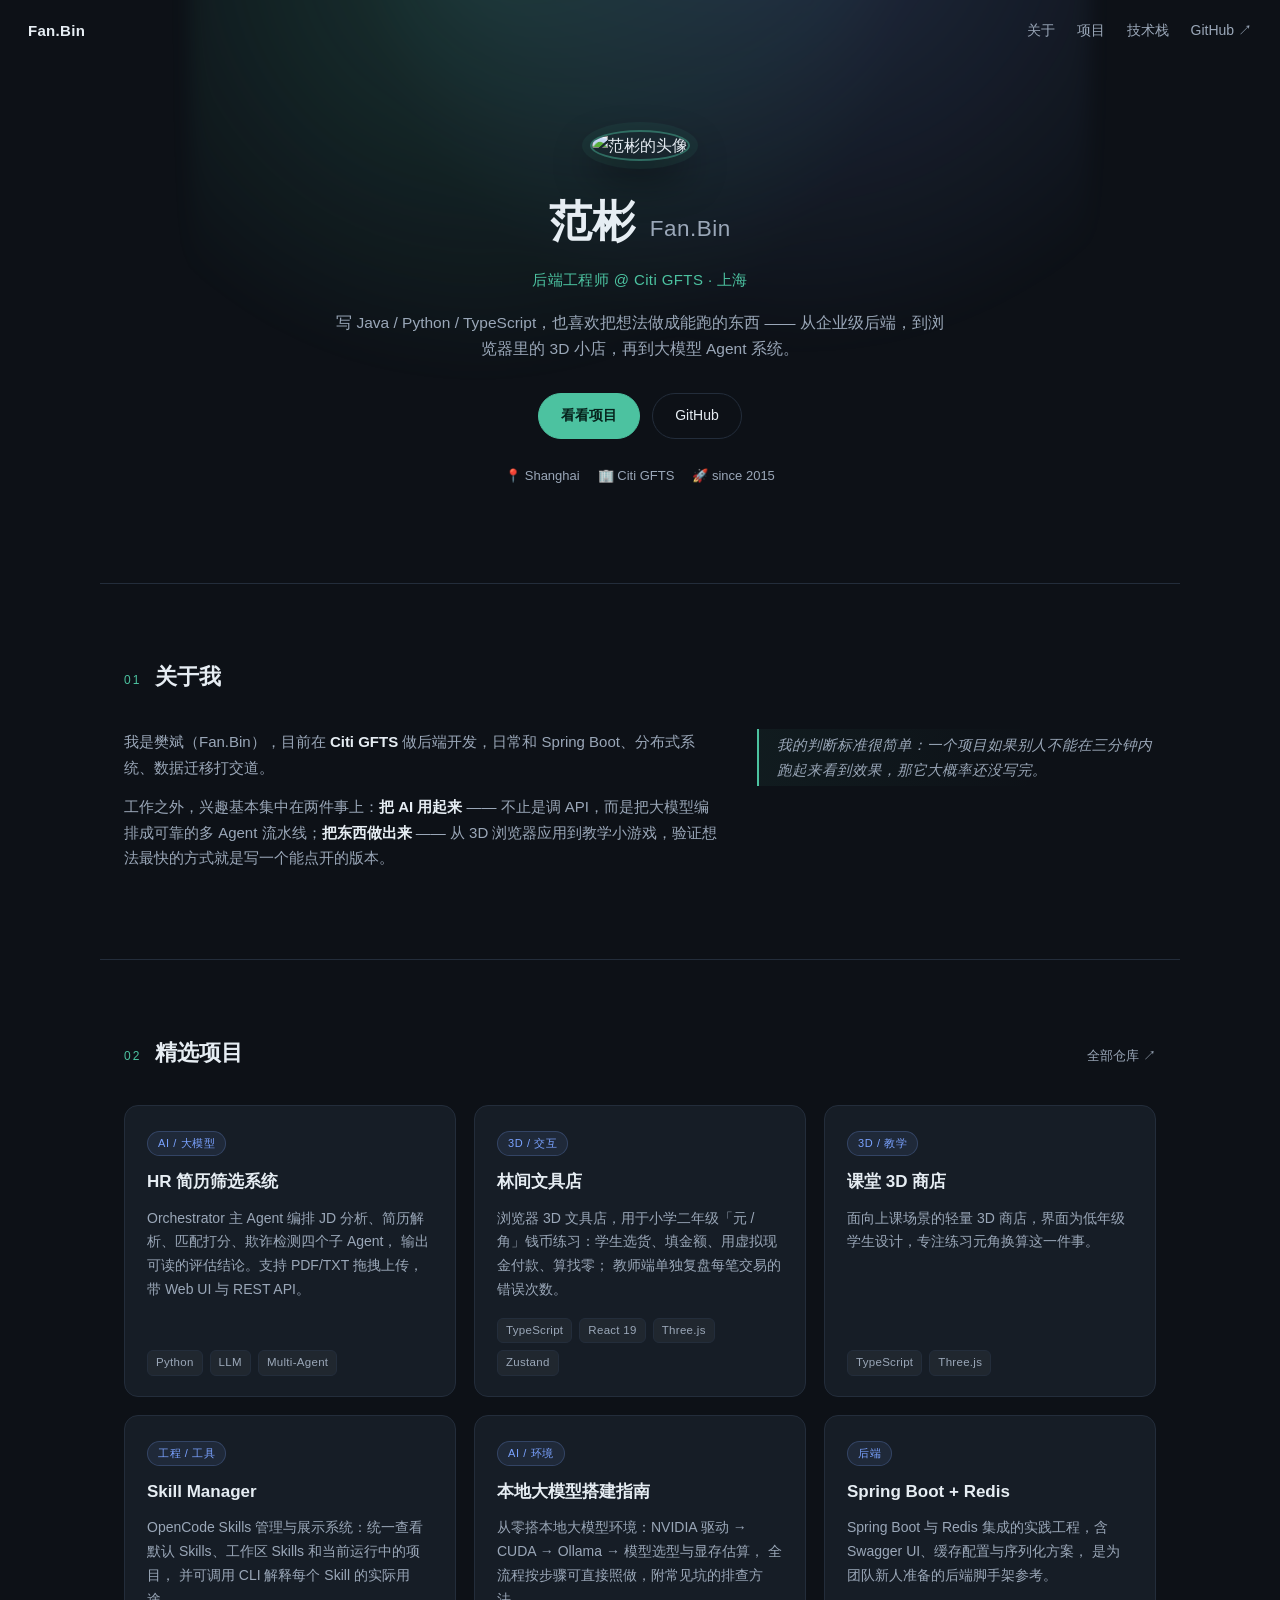
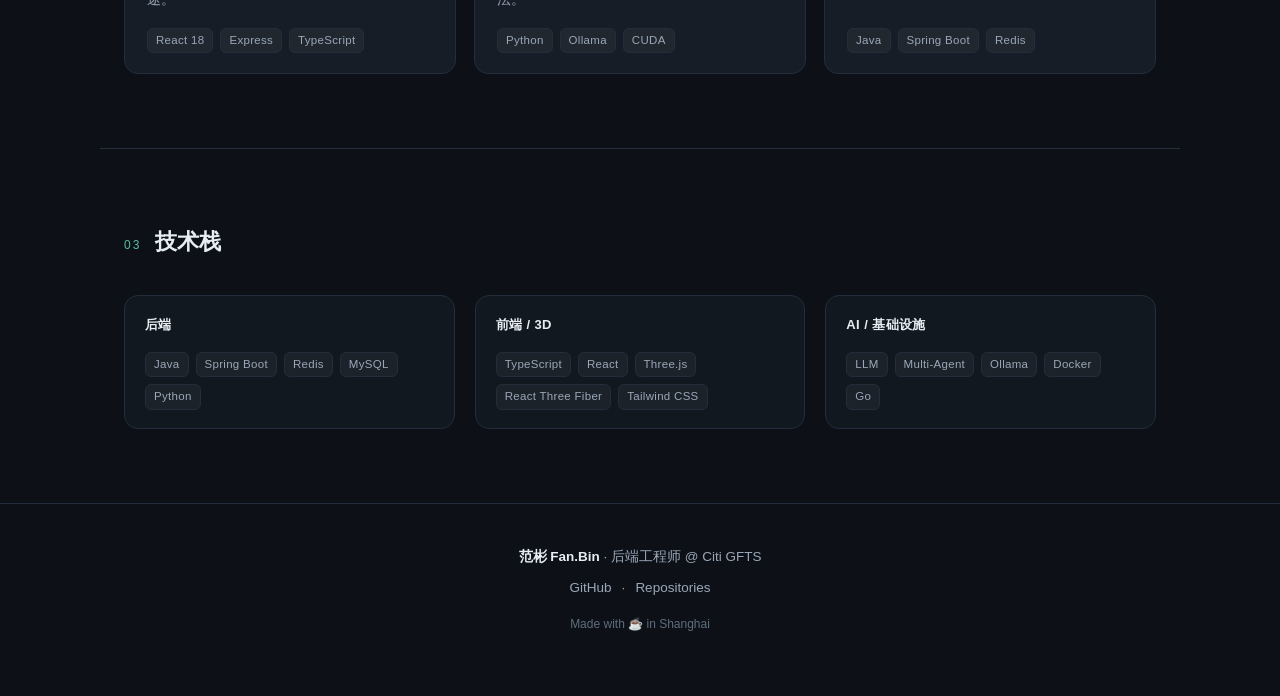
==== index.html @ 1c33a866 "feat: personal site" ====
<!DOCTYPE html>
<html lang="zh-CN">
<head>
<meta charset="UTF-8">
<meta name="viewport" content="width=device-width, initial-scale=1.0">
<title>范彬 Fan.Bin — 后端工程师 / AI 应用 / 3D 交互</title>
<meta name="description" content="范彬（Fan.Bin），Citi GFTS 后端工程师，关注大模型应用与浏览器 3D 交互。">
<meta property="og:title" content="范彬 Fan.Bin">
<meta property="og:description" content="后端工程师 @ Citi GFTS · 大模型应用 · 浏览器 3D 交互">
<meta property="og:type" content="website">
<link rel="icon" href="data:image/svg+xml,<svg xmlns='http://www.w3.org/2000/svg' viewBox='0 0 100 100'><text y='.9em' font-size='90'>🍃</text></svg>">
<link rel="stylesheet" href="assets/style.css">
</head>
<body>

<header class="nav">
  <a class="nav-brand" href="/">Fan.Bin</a>
  <nav class="nav-links">
    <a href="#about">关于</a>
    <a href="#projects">项目</a>
    <a href="#stack">技术栈</a>
    <a href="https://github.com/BbrotherSEU" target="_blank" rel="noopener">GitHub ↗</a>
  </nav>
</header>

<main>

  <section class="hero">
    <div class="hero-glow" aria-hidden="true"></div>
    <div class="hero-inner">
      <img class="avatar" src="https://avatars.githubusercontent.com/u/10509353?v=4" alt="范彬的头像" width="132" height="132" loading="eager">
      <h1>范彬 <span class="en">Fan.Bin</span></h1>
      <p class="tagline">后端工程师 @ Citi GFTS · 上海</p>
      <p class="hero-desc">
        写 Java / Python / TypeScript，也喜欢把想法做成能跑的东西 ——
        从企业级后端，到浏览器里的 3D 小店，再到大模型 Agent 系统。
      </p>
      <div class="hero-actions">
        <a class="btn btn-primary" href="#projects">看看项目</a>
        <a class="btn" href="https://github.com/BbrotherSEU" target="_blank" rel="noopener">GitHub</a>
      </div>
      <div class="hero-meta">
        <span>📍 Shanghai</span>
        <span>🏢 Citi GFTS</span>
        <span>🚀 since 2015</span>
      </div>
    </div>
  </section>

  <section id="about" class="section">
    <div class="section-head">
      <span class="section-index">01</span>
      <h2>关于我</h2>
    </div>
    <div class="about-grid">
      <div>
        <p>
          我是樊斌（Fan.Bin），目前在 <strong>Citi GFTS</strong> 做后端开发，日常和 Spring Boot、分布式系统、数据迁移打交道。
        </p>
        <p>
          工作之外，兴趣基本集中在两件事上：<strong>把 AI 用起来</strong> ——
          不止是调 API，而是把大模型编排成可靠的多 Agent 流水线；<strong>把东西做出来</strong> ——
          从 3D 浏览器应用到教学小游戏，验证想法最快的方式就是写一个能点开的版本。
        </p>
      </div>
      <blockquote>
        我的判断标准很简单：一个项目如果别人不能在三分钟内跑起来看到效果，那它大概率还没写完。
      </blockquote>
    </div>
  </section>

  <section id="projects" class="section">
    <div class="section-head">
      <span class="section-index">02</span>
      <h2>精选项目</h2>
      <a class="section-more" href="https://github.com/BbrotherSEU?tab=repositories" target="_blank" rel="noopener">全部仓库 ↗</a>
    </div>

    <div class="cards">

      <article class="card">
        <div class="card-top">
          <span class="card-badge">AI / 大模型</span>
          <h3><a href="https://github.com/BbrotherSEU/llm_ai_resume_jd_matching" target="_blank" rel="noopener">HR 简历筛选系统</a></h3>
        </div>
        <p>
          Orchestrator 主 Agent 编排 JD 分析、简历解析、匹配打分、欺诈检测四个子 Agent，
          输出可读的评估结论。支持 PDF/TXT 拖拽上传，带 Web UI 与 REST API。
        </p>
        <div class="tags"><span>Python</span><span>LLM</span><span>Multi-Agent</span></div>
      </article>

      <article class="card">
        <div class="card-top">
          <span class="card-badge">3D / 交互</span>
          <h3><a href="https://github.com/BbrotherSEU/forest-shop" target="_blank" rel="noopener">林间文具店</a></h3>
        </div>
        <p>
          浏览器 3D 文具店，用于小学二年级「元 / 角」钱币练习：学生选货、填金额、用虚拟现金付款、算找零；
          教师端单独复盘每笔交易的错误次数。
        </p>
        <div class="tags"><span>TypeScript</span><span>React 19</span><span>Three.js</span><span>Zustand</span></div>
      </article>

      <article class="card">
        <div class="card-top">
          <span class="card-badge">3D / 教学</span>
          <h3><a href="https://github.com/BbrotherSEU/kid-shop-3d" target="_blank" rel="noopener">课堂 3D 商店</a></h3>
        </div>
        <p>
          面向上课场景的轻量 3D 商店，界面为低年级学生设计，专注练习元角换算这一件事。
        </p>
        <div class="tags"><span>TypeScript</span><span>Three.js</span></div>
      </article>

      <article class="card">
        <div class="card-top">
          <span class="card-badge">工程 / 工具</span>
          <h3><a href="https://github.com/BbrotherSEU/skill-manager" target="_blank" rel="noopener">Skill Manager</a></h3>
        </div>
        <p>
          OpenCode Skills 管理与展示系统：统一查看默认 Skills、工作区 Skills 和当前运行中的项目，
          并可调用 CLI 解释每个 Skill 的实际用途。
        </p>
        <div class="tags"><span>React 18</span><span>Express</span><span>TypeScript</span></div>
      </article>

      <article class="card">
        <div class="card-top">
          <span class="card-badge">AI / 环境</span>
          <h3><a href="https://github.com/BbrotherSEU/build-local-ai" target="_blank" rel="noopener">本地大模型搭建指南</a></h3>
        </div>
        <p>
          从零搭本地大模型环境：NVIDIA 驱动 → CUDA → Ollama → 模型选型与显存估算，
          全流程按步骤可直接照做，附常见坑的排查方法。
        </p>
        <div class="tags"><span>Python</span><span>Ollama</span><span>CUDA</span></div>
      </article>

      <article class="card">
        <div class="card-top">
          <span class="card-badge">后端</span>
          <h3><a href="https://github.com/BbrotherSEU/mySpringBootRedis" target="_blank" rel="noopener">Spring Boot + Redis</a></h3>
        </div>
        <p>
          Spring Boot 与 Redis 集成的实践工程，含 Swagger UI、缓存配置与序列化方案，
          是为团队新人准备的后端脚手架参考。
        </p>
        <div class="tags"><span>Java</span><span>Spring Boot</span><span>Redis</span></div>
      </article>

    </div>
  </section>

  <section id="stack" class="section">
    <div class="section-head">
      <span class="section-index">03</span>
      <h2>技术栈</h2>
    </div>
    <div class="stack-grid">
      <div class="stack-group">
        <h3>后端</h3>
        <div class="tags"><span>Java</span><span>Spring Boot</span><span>Redis</span><span>MySQL</span><span>Python</span></div>
      </div>
      <div class="stack-group">
        <h3>前端 / 3D</h3>
        <div class="tags"><span>TypeScript</span><span>React</span><span>Three.js</span><span>React Three Fiber</span><span>Tailwind CSS</span></div>
      </div>
      <div class="stack-group">
        <h3>AI / 基础设施</h3>
        <div class="tags"><span>LLM</span><span>Multi-Agent</span><span>Ollama</span><span>Docker</span><span>Go</span></div>
      </div>
    </div>
  </section>

</main>

<footer class="footer">
  <div class="footer-inner">
    <p><strong>范彬 Fan.Bin</strong> · 后端工程师 @ Citi GFTS</p>
    <p class="footer-links">
      <a href="https://github.com/BbrotherSEU" target="_blank" rel="noopener">GitHub</a>
      <span>·</span>
      <a href="https://github.com/BbrotherSEU?tab=repositories" target="_blank" rel="noopener">Repositories</a>
    </p>
    <p class="footer-note">Made with ☕ in Shanghai</p>
  </div>
</footer>

<script>
  // 滚动时导航栏加深背景
  const nav = document.querySelector('.nav');
  const onScroll = () => nav.classList.toggle('scrolled', window.scrollY > 12);
  window.addEventListener('scroll', onScroll, { passive: true });
  onScroll();
</script>

</body>
</html>
---- assets/style.css ----
:root {
  --bg: #0d1117;
  --bg-soft: #12181f;
  --card: #161d26;
  --line: #232d3b;
  --text: #e6edf3;
  --text-dim: #9aa7b8;
  --accent: #4cc2a0;
  --accent-2: #7aa2ff;
  --radius: 14px;
  --max: 1080px;
}

* { box-sizing: border-box; margin: 0; padding: 0; }

html { scroll-behavior: smooth; }

body {
  font-family: -apple-system, BlinkMacSystemFont, "Segoe UI", "PingFang SC",
    "Hiragino Sans GB", "Microsoft YaHei", sans-serif;
  background: var(--bg);
  color: var(--text);
  line-height: 1.7;
  -webkit-font-smoothing: antialiased;
}

a { color: inherit; text-decoration: none; }

/* ---------- 导航 ---------- */
.nav {
  position: fixed;
  top: 0; left: 0; right: 0;
  z-index: 20;
  display: flex;
  align-items: center;
  justify-content: space-between;
  padding: 0 28px;
  height: 62px;
  background: transparent;
  border-bottom: 1px solid transparent;
  transition: background .25s ease, border-color .25s ease, backdrop-filter .25s ease;
}
.nav.scrolled {
  background: rgba(13, 17, 23, .78);
  border-bottom-color: var(--line);
  backdrop-filter: blur(12px);
}
.nav-brand {
  font-weight: 700;
  letter-spacing: .3px;
  font-size: 15px;
  color: var(--text);
}
.nav-links {
  display: flex;
  gap: 22px;
  font-size: 14px;
  color: var(--text-dim);
}
.nav-links a { transition: color .2s ease; }
.nav-links a:hover { color: var(--accent); }

/* ---------- Hero ---------- */
.hero {
  position: relative;
  overflow: hidden;
  padding: 130px 24px 96px;
  text-align: center;
}
.hero-glow {
  position: absolute;
  top: -320px; left: 50%;
  transform: translateX(-50%);
  width: 900px; height: 700px;
  background:
    radial-gradient(circle at 32% 38%, rgba(76, 194, 160, .20), transparent 58%),
    radial-gradient(circle at 68% 32%, rgba(122, 162, 255, .18), transparent 58%);
  filter: blur(10px);
  pointer-events: none;
}
.hero-inner { position: relative; max-width: 720px; margin: 0 auto; }

.avatar {
  width: 132px; height: 132px;
  border-radius: 50%;
  object-fit: cover;
  border: 2px solid rgba(76, 194, 160, .45);
  box-shadow: 0 0 0 8px rgba(76, 194, 160, .07), 0 18px 40px rgba(0, 0, 0, .45);
}

h1 {
  margin-top: 24px;
  font-size: clamp(2rem, 5vw, 2.7rem);
  letter-spacing: -.5px;
  font-weight: 700;
}
h1 .en {
  font-size: .52em;
  font-weight: 500;
  color: var(--text-dim);
  letter-spacing: .5px;
  margin-left: 4px;
}

.tagline {
  margin-top: 8px;
  color: var(--accent);
  font-size: 15px;
  letter-spacing: .4px;
}

.hero-desc {
  margin: 18px auto 0;
  max-width: 620px;
  color: var(--text-dim);
  font-size: 15.5px;
}

.hero-actions {
  margin-top: 30px;
  display: flex;
  justify-content: center;
  gap: 12px;
  flex-wrap: wrap;
}

.btn {
  display: inline-block;
  padding: 10px 22px;
  border-radius: 999px;
  font-size: 14px;
  border: 1px solid var(--line);
  color: var(--text);
  background: transparent;
  transition: transform .18s ease, border-color .18s ease, background .18s ease;
}
.btn:hover { transform: translateY(-2px); border-color: var(--accent); }
.btn-primary {
  background: var(--accent);
  border-color: var(--accent);
  color: #06231c;
  font-weight: 600;
}
.btn-primary:hover { background: #5ad3b0; border-color: #5ad3b0; }

.hero-meta {
  margin-top: 26px;
  display: flex;
  justify-content: center;
  gap: 18px;
  flex-wrap: wrap;
  font-size: 13px;
  color: var(--text-dim);
}

/* ---------- 分区 ---------- */
.section {
  max-width: var(--max);
  margin: 0 auto;
  padding: 74px 24px;
  border-top: 1px solid var(--line);
}

.section-head {
  display: flex;
  align-items: baseline;
  gap: 14px;
  margin-bottom: 34px;
}
.section-index {
  font-size: 12px;
  color: var(--accent);
  letter-spacing: 2px;
  font-variant-numeric: tabular-nums;
}
.section-head h2 {
  font-size: 22px;
  font-weight: 650;
  letter-spacing: -.2px;
}
.section-more {
  margin-left: auto;
  font-size: 13px;
  color: var(--text-dim);
  transition: color .2s ease;
}
.section-more:hover { color: var(--accent); }

/* ---------- 关于 ---------- */
.about-grid {
  display: grid;
  grid-template-columns: 1.35fr .9fr;
  gap: 34px;
  align-items: start;
}
.about-grid p {
  color: var(--text-dim);
  font-size: 15px;
  margin-bottom: 14px;
}
.about-grid strong { color: var(--text); font-weight: 600; }

blockquote {
  border-left: 2px solid var(--accent);
  padding: 4px 0 4px 18px;
  color: var(--text-dim);
  font-size: 14.5px;
  font-style: italic;
  background: linear-gradient(90deg, rgba(76, 194, 160, .06), transparent 70%);
}

/* ---------- 项目卡片 ---------- */
.cards {
  display: grid;
  grid-template-columns: repeat(auto-fit, minmax(300px, 1fr));
  gap: 18px;
}

.card {
  background: var(--card);
  border: 1px solid var(--line);
  border-radius: var(--radius);
  padding: 22px 22px 20px;
  display: flex;
  flex-direction: column;
  transition: transform .18s ease, border-color .18s ease, box-shadow .18s ease;
}
.card:hover {
  transform: translateY(-4px);
  border-color: rgba(76, 194, 160, .42);
  box-shadow: 0 16px 34px rgba(0, 0, 0, .35);
}
.card-badge {
  display: inline-block;
  font-size: 11px;
  letter-spacing: .6px;
  color: var(--accent-2);
  background: rgba(122, 162, 255, .09);
  border: 1px solid rgba(122, 162, 255, .22);
  border-radius: 999px;
  padding: 2px 10px;
  margin-bottom: 12px;
}
.card h3 {
  font-size: 17px;
  font-weight: 650;
  margin-bottom: 10px;
}
.card h3 a { transition: color .18s ease; }
.card h3 a:hover { color: var(--accent); }
.card p {
  font-size: 14px;
  color: var(--text-dim);
  flex: 1;
}

.tags {
  display: flex;
  flex-wrap: wrap;
  gap: 7px;
  margin-top: 16px;
}
.tags span {
  font-size: 11.5px;
  color: var(--text-dim);
  background: rgba(255, 255, 255, .045);
  border: 1px solid var(--line);
  border-radius: 6px;
  padding: 2px 8px;
  letter-spacing: .3px;
}

/* ---------- 技术栈 ---------- */
.stack-grid {
  display: grid;
  grid-template-columns: repeat(auto-fit, minmax(280px, 1fr));
  gap: 20px;
}
.stack-group {
  border: 1px solid var(--line);
  border-radius: var(--radius);
  padding: 18px 20px;
  background: var(--bg-soft);
}
.stack-group h3 {
  font-size: 13px;
  font-weight: 600;
  color: var(--text);
  letter-spacing: .4px;
  margin-bottom: 4px;
}

/* ---------- 页脚 ---------- */
.footer {
  border-top: 1px solid var(--line);
  padding: 42px 24px 54px;
  text-align: center;
  color: var(--text-dim);
  font-size: 13.5px;
}
.footer p { margin-bottom: 8px; }
.footer strong { color: var(--text); font-weight: 600; }
.footer-links { display: flex; justify-content: center; gap: 10px; }
.footer-links a { transition: color .2s ease; }
.footer-links a:hover { color: var(--accent); }
.footer-note { color: #5f6d7d; font-size: 12px; margin-top: 14px; }

/* ---------- 响应式 ---------- */
@media (max-width: 760px) {
  .nav { padding: 0 18px; height: 56px; }
  .nav-links { gap: 14px; font-size: 13px; }
  .nav-links a:not(:last-child) { display: none; }
  .hero { padding: 104px 20px 72px; }
  .hero-meta { gap: 12px; }
  .about-grid { grid-template-columns: 1fr; gap: 22px; }
  .section { padding: 56px 20px; }
  .section-head { margin-bottom: 26px; }
}

@media (prefers-reduced-motion: reduce) {
  html { scroll-behavior: auto; }
  * { transition: none !important; }
}
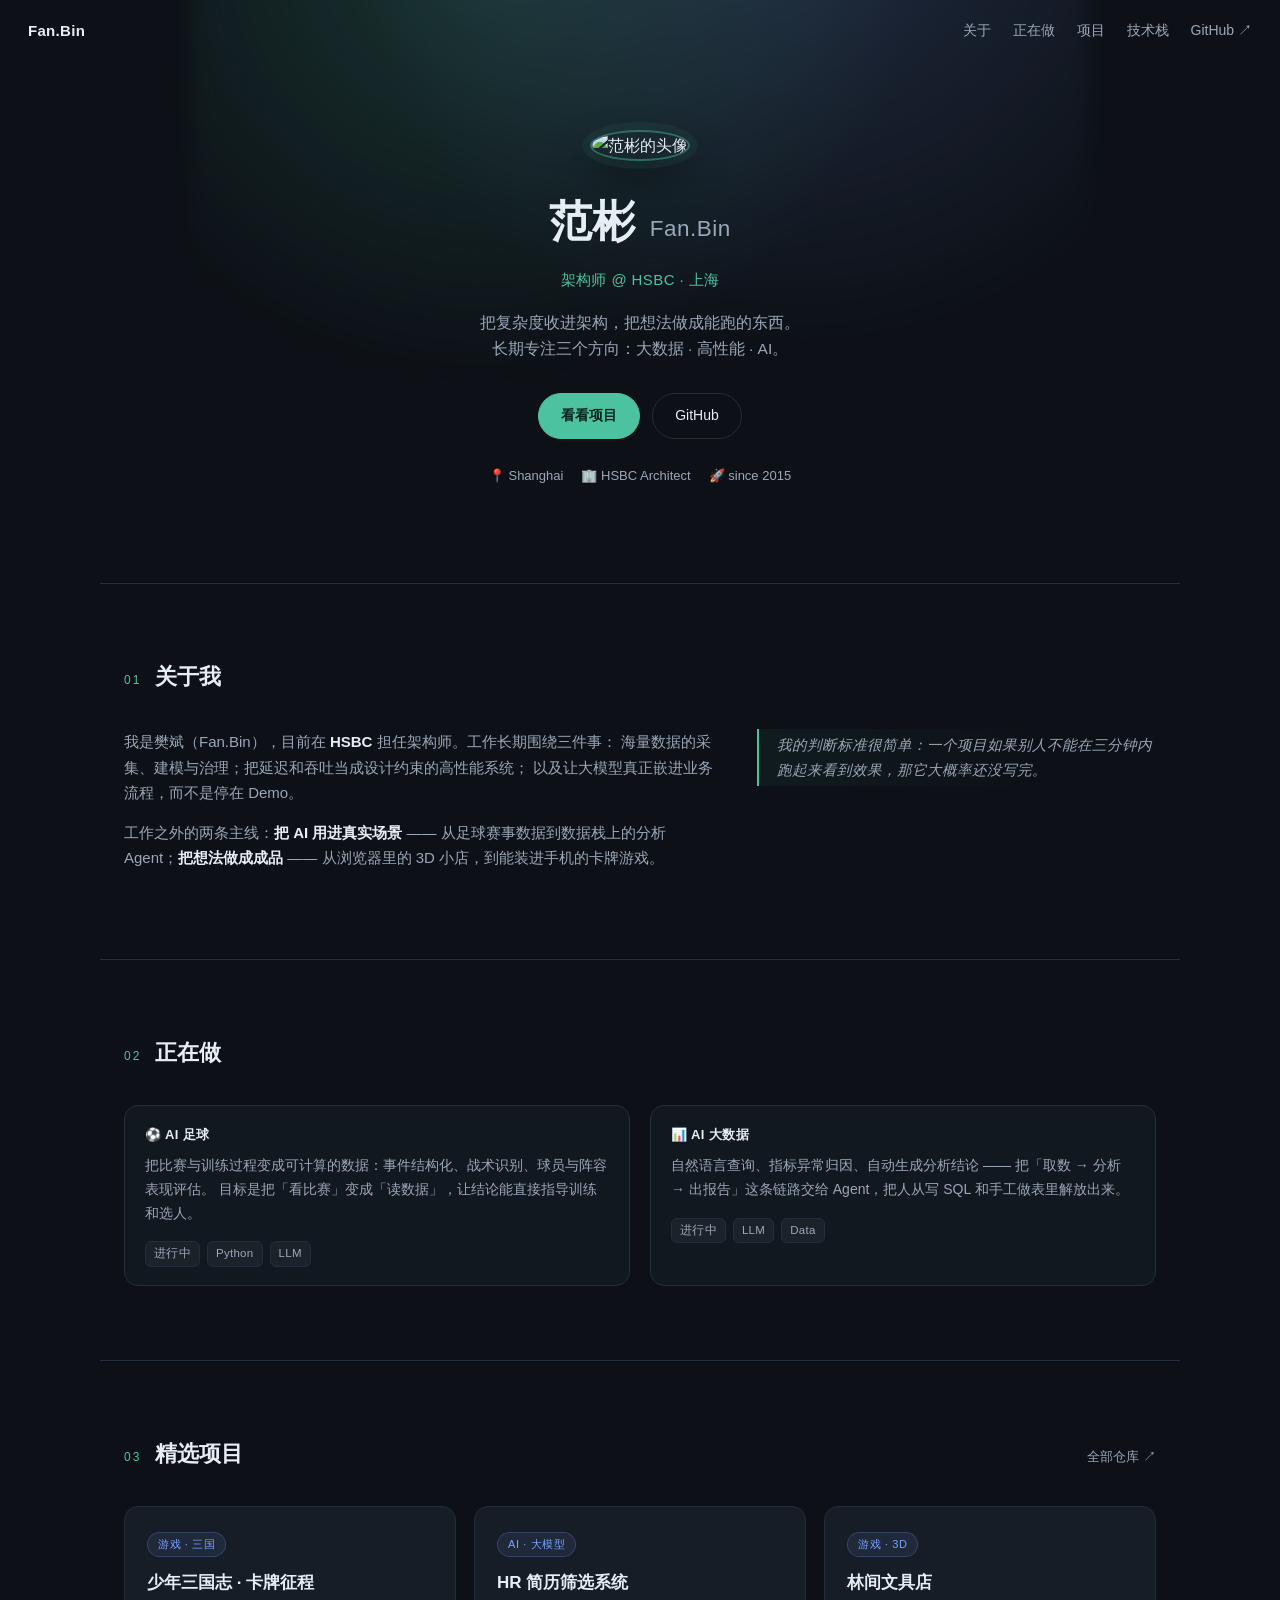
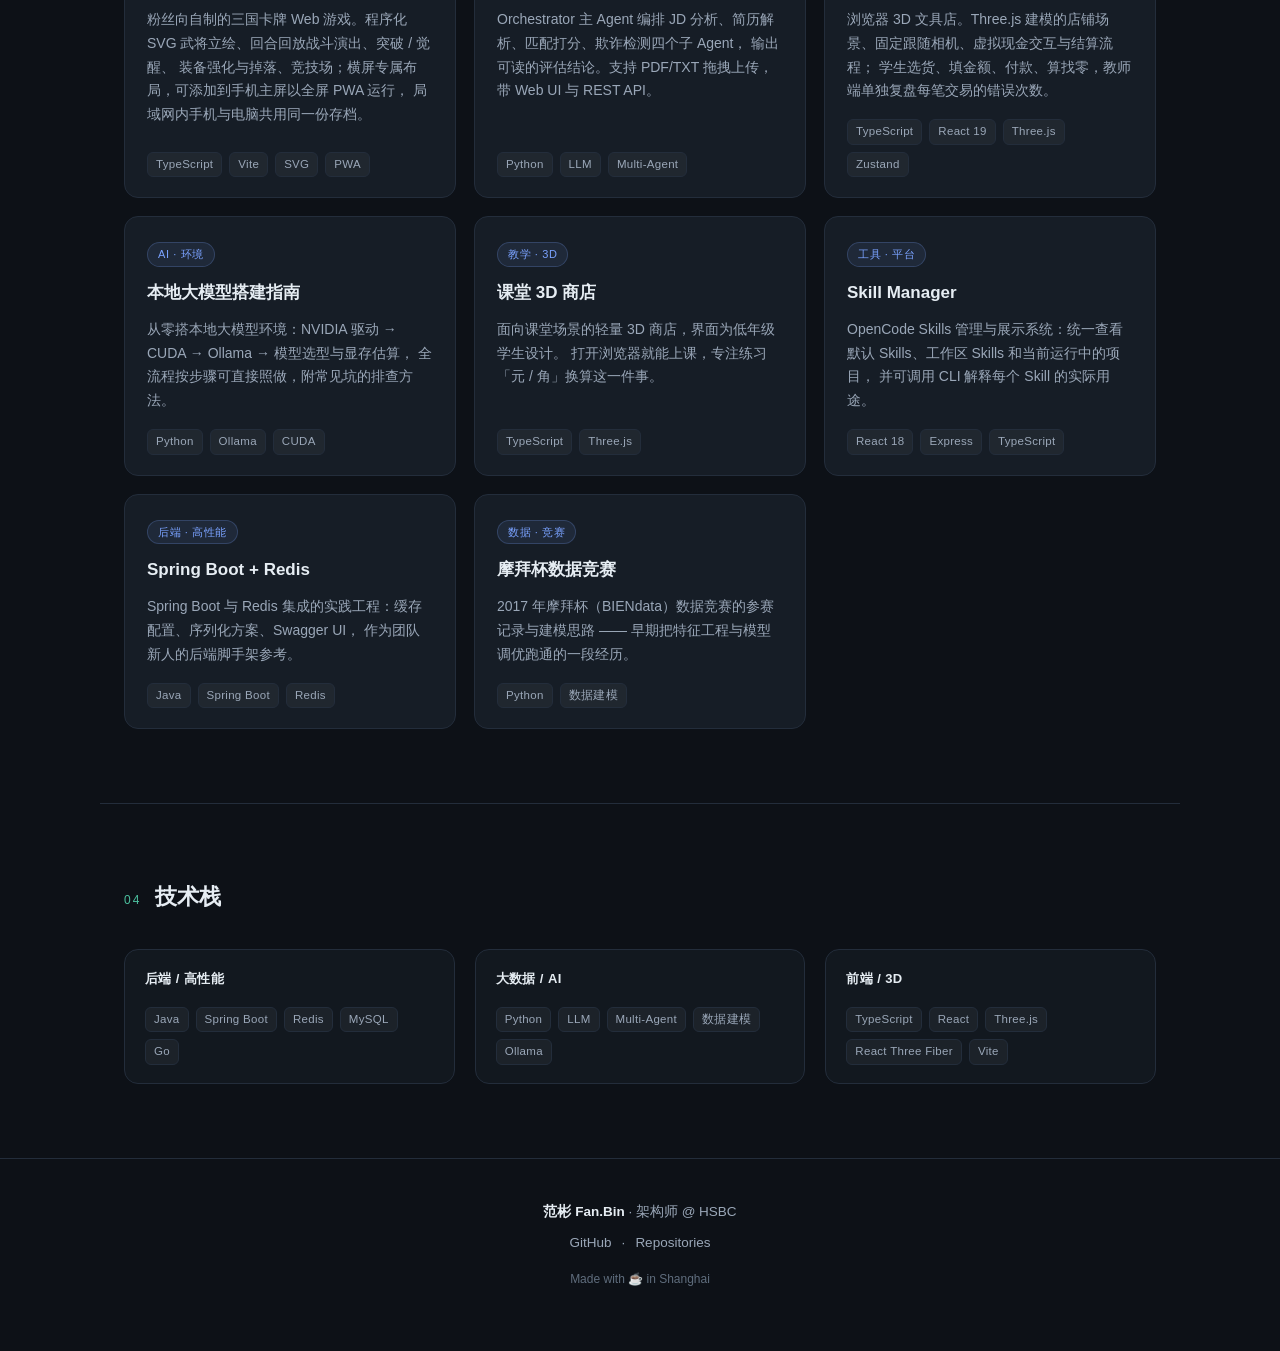
==== commit ee67f9b1: "feat: add sanguo-cards, update role to architect" ====
--- a/index.html
+++ b/index.html
@@ -3,10 +3,10 @@
 <head>
 <meta charset="UTF-8">
 <meta name="viewport" content="width=device-width, initial-scale=1.0">
-<title>范彬 Fan.Bin — 后端工程师 / AI 应用 / 3D 交互</title>
-<meta name="description" content="范彬（Fan.Bin），Citi GFTS 后端工程师，关注大模型应用与浏览器 3D 交互。">
+<title>范彬 Fan.Bin — 架构师 / 大数据 · 高性能 · AI</title>
+<meta name="description" content="范彬（Fan.Bin），HSBC 架构师，专注大数据、高性能系统与 AI 落地。">
 <meta property="og:title" content="范彬 Fan.Bin">
-<meta property="og:description" content="后端工程师 @ Citi GFTS · 大模型应用 · 浏览器 3D 交互">
+<meta property="og:description" content="架构师 @ HSBC · 大数据 / 高性能 / AI">
 <meta property="og:type" content="website">
 <link rel="icon" href="data:image/svg+xml,<svg xmlns='http://www.w3.org/2000/svg' viewBox='0 0 100 100'><text y='.9em' font-size='90'>🍃</text></svg>">
 <link rel="stylesheet" href="assets/style.css">
@@ -17,6 +17,7 @@
   <a class="nav-brand" href="/">Fan.Bin</a>
   <nav class="nav-links">
     <a href="#about">关于</a>
+    <a href="#now">正在做</a>
     <a href="#projects">项目</a>
     <a href="#stack">技术栈</a>
     <a href="https://github.com/BbrotherSEU" target="_blank" rel="noopener">GitHub ↗</a>
@@ -30,10 +31,10 @@
     <div class="hero-inner">
       <img class="avatar" src="https://avatars.githubusercontent.com/u/10509353?v=4" alt="范彬的头像" width="132" height="132" loading="eager">
       <h1>范彬 <span class="en">Fan.Bin</span></h1>
-      <p class="tagline">后端工程师 @ Citi GFTS · 上海</p>
+      <p class="tagline">架构师 @ HSBC · 上海</p>
       <p class="hero-desc">
-        写 Java / Python / TypeScript，也喜欢把想法做成能跑的东西 ——
-        从企业级后端，到浏览器里的 3D 小店，再到大模型 Agent 系统。
+        把复杂度收进架构，把想法做成能跑的东西。<br>
+        长期专注三个方向：大数据 · 高性能 · AI。
       </p>
       <div class="hero-actions">
         <a class="btn btn-primary" href="#projects">看看项目</a>
@@ -41,7 +42,7 @@
       </div>
       <div class="hero-meta">
         <span>📍 Shanghai</span>
-        <span>🏢 Citi GFTS</span>
+        <span>🏢 HSBC Architect</span>
         <span>🚀 since 2015</span>
       </div>
     </div>
@@ -55,12 +56,14 @@
     <div class="about-grid">
       <div>
         <p>
-          我是樊斌（Fan.Bin），目前在 <strong>Citi GFTS</strong> 做后端开发，日常和 Spring Boot、分布式系统、数据迁移打交道。
-        </p>
-        <p>
-          工作之外，兴趣基本集中在两件事上：<strong>把 AI 用起来</strong> ——
-          不止是调 API，而是把大模型编排成可靠的多 Agent 流水线；<strong>把东西做出来</strong> ——
-          从 3D 浏览器应用到教学小游戏，验证想法最快的方式就是写一个能点开的版本。
+          我是樊斌（Fan.Bin），目前在 <strong>HSBC</strong> 担任架构师。工作长期围绕三件事：
+          海量数据的采集、建模与治理；把延迟和吞吐当成设计约束的高性能系统；
+          以及让大模型真正嵌进业务流程，而不是停在 Demo。
+        </p>
+        <p>
+          工作之外的两条主线：<strong>把 AI 用进真实场景</strong> ——
+          从足球赛事数据到数据栈上的分析 Agent；<strong>把想法做成成品</strong> ——
+          从浏览器里的 3D 小店，到能装进手机的卡牌游戏。
         </p>
       </div>
       <blockquote>
@@ -69,9 +72,34 @@
     </div>
   </section>
 
+  <section id="now" class="section">
+    <div class="section-head">
+      <span class="section-index">02</span>
+      <h2>正在做</h2>
+    </div>
+    <div class="stack-grid">
+      <div class="stack-group">
+        <h3>⚽ AI 足球</h3>
+        <p style="color:var(--text-dim);font-size:14px;margin:8px 0 0">
+          把比赛与训练过程变成可计算的数据：事件结构化、战术识别、球员与阵容表现评估。
+          目标是把「看比赛」变成「读数据」，让结论能直接指导训练和选人。
+        </p>
+        <div class="tags"><span>进行中</span><span>Python</span><span>LLM</span></div>
+      </div>
+      <div class="stack-group">
+        <h3>📊 AI 大数据</h3>
+        <p style="color:var(--text-dim);font-size:14px;margin:8px 0 0">
+          自然语言查询、指标异常归因、自动生成分析结论 ——
+          把「取数 → 分析 → 出报告」这条链路交给 Agent，把人从写 SQL 和手工做表里解放出来。
+        </p>
+        <div class="tags"><span>进行中</span><span>LLM</span><span>Data</span></div>
+      </div>
+    </div>
+  </section>
+
   <section id="projects" class="section">
     <div class="section-head">
-      <span class="section-index">02</span>
+      <span class="section-index">03</span>
       <h2>精选项目</h2>
       <a class="section-more" href="https://github.com/BbrotherSEU?tab=repositories" target="_blank" rel="noopener">全部仓库 ↗</a>
     </div>
@@ -80,7 +108,20 @@
 
       <article class="card">
         <div class="card-top">
-          <span class="card-badge">AI / 大模型</span>
+          <span class="card-badge">游戏 · 三国</span>
+          <h3><a href="https://github.com/BbrotherSEU/sanguo-cards" target="_blank" rel="noopener">少年三国志 · 卡牌征程</a></h3>
+        </div>
+        <p>
+          粉丝向自制的三国卡牌 Web 游戏。程序化 SVG 武将立绘、回合回放战斗演出、突破 / 觉醒、
+          装备强化与掉落、竞技场；横屏专属布局，可添加到手机主屏以全屏 PWA 运行，
+          局域网内手机与电脑共用同一份存档。
+        </p>
+        <div class="tags"><span>TypeScript</span><span>Vite</span><span>SVG</span><span>PWA</span></div>
+      </article>
+
+      <article class="card">
+        <div class="card-top">
+          <span class="card-badge">AI · 大模型</span>
           <h3><a href="https://github.com/BbrotherSEU/llm_ai_resume_jd_matching" target="_blank" rel="noopener">HR 简历筛选系统</a></h3>
         </div>
         <p>
@@ -92,30 +133,43 @@
 
       <article class="card">
         <div class="card-top">
-          <span class="card-badge">3D / 交互</span>
+          <span class="card-badge">游戏 · 3D</span>
           <h3><a href="https://github.com/BbrotherSEU/forest-shop" target="_blank" rel="noopener">林间文具店</a></h3>
         </div>
         <p>
-          浏览器 3D 文具店，用于小学二年级「元 / 角」钱币练习：学生选货、填金额、用虚拟现金付款、算找零；
-          教师端单独复盘每笔交易的错误次数。
+          浏览器 3D 文具店。Three.js 建模的店铺场景、固定跟随相机、虚拟现金交互与结算流程；
+          学生选货、填金额、付款、算找零，教师端单独复盘每笔交易的错误次数。
         </p>
         <div class="tags"><span>TypeScript</span><span>React 19</span><span>Three.js</span><span>Zustand</span></div>
       </article>
 
       <article class="card">
         <div class="card-top">
-          <span class="card-badge">3D / 教学</span>
+          <span class="card-badge">AI · 环境</span>
+          <h3><a href="https://github.com/BbrotherSEU/build-local-ai" target="_blank" rel="noopener">本地大模型搭建指南</a></h3>
+        </div>
+        <p>
+          从零搭本地大模型环境：NVIDIA 驱动 → CUDA → Ollama → 模型选型与显存估算，
+          全流程按步骤可直接照做，附常见坑的排查方法。
+        </p>
+        <div class="tags"><span>Python</span><span>Ollama</span><span>CUDA</span></div>
+      </article>
+
+      <article class="card">
+        <div class="card-top">
+          <span class="card-badge">教学 · 3D</span>
           <h3><a href="https://github.com/BbrotherSEU/kid-shop-3d" target="_blank" rel="noopener">课堂 3D 商店</a></h3>
         </div>
         <p>
-          面向上课场景的轻量 3D 商店，界面为低年级学生设计，专注练习元角换算这一件事。
+          面向课堂场景的轻量 3D 商店，界面为低年级学生设计。
+          打开浏览器就能上课，专注练习「元 / 角」换算这一件事。
         </p>
         <div class="tags"><span>TypeScript</span><span>Three.js</span></div>
       </article>
 
       <article class="card">
         <div class="card-top">
-          <span class="card-badge">工程 / 工具</span>
+          <span class="card-badge">工具 · 平台</span>
           <h3><a href="https://github.com/BbrotherSEU/skill-manager" target="_blank" rel="noopener">Skill Manager</a></h3>
         </div>
         <p>
@@ -127,48 +181,48 @@
 
       <article class="card">
         <div class="card-top">
-          <span class="card-badge">AI / 环境</span>
-          <h3><a href="https://github.com/BbrotherSEU/build-local-ai" target="_blank" rel="noopener">本地大模型搭建指南</a></h3>
-        </div>
-        <p>
-          从零搭本地大模型环境：NVIDIA 驱动 → CUDA → Ollama → 模型选型与显存估算，
-          全流程按步骤可直接照做，附常见坑的排查方法。
-        </p>
-        <div class="tags"><span>Python</span><span>Ollama</span><span>CUDA</span></div>
-      </article>
-
-      <article class="card">
-        <div class="card-top">
-          <span class="card-badge">后端</span>
+          <span class="card-badge">后端 · 高性能</span>
           <h3><a href="https://github.com/BbrotherSEU/mySpringBootRedis" target="_blank" rel="noopener">Spring Boot + Redis</a></h3>
         </div>
         <p>
-          Spring Boot 与 Redis 集成的实践工程，含 Swagger UI、缓存配置与序列化方案，
-          是为团队新人准备的后端脚手架参考。
+          Spring Boot 与 Redis 集成的实践工程：缓存配置、序列化方案、Swagger UI，
+          作为团队新人的后端脚手架参考。
         </p>
         <div class="tags"><span>Java</span><span>Spring Boot</span><span>Redis</span></div>
       </article>
 
+      <article class="card">
+        <div class="card-top">
+          <span class="card-badge">数据 · 竞赛</span>
+          <h3><a href="https://github.com/BbrotherSEU/mobikeCup" target="_blank" rel="noopener">摩拜杯数据竞赛</a></h3>
+        </div>
+        <p>
+          2017 年摩拜杯（BIENdata）数据竞赛的参赛记录与建模思路 ——
+          早期把特征工程与模型调优跑通的一段经历。
+        </p>
+        <div class="tags"><span>Python</span><span>数据建模</span></div>
+      </article>
+
     </div>
   </section>
 
   <section id="stack" class="section">
     <div class="section-head">
-      <span class="section-index">03</span>
+      <span class="section-index">04</span>
       <h2>技术栈</h2>
     </div>
     <div class="stack-grid">
       <div class="stack-group">
-        <h3>后端</h3>
-        <div class="tags"><span>Java</span><span>Spring Boot</span><span>Redis</span><span>MySQL</span><span>Python</span></div>
+        <h3>后端 / 高性能</h3>
+        <div class="tags"><span>Java</span><span>Spring Boot</span><span>Redis</span><span>MySQL</span><span>Go</span></div>
+      </div>
+      <div class="stack-group">
+        <h3>大数据 / AI</h3>
+        <div class="tags"><span>Python</span><span>LLM</span><span>Multi-Agent</span><span>数据建模</span><span>Ollama</span></div>
       </div>
       <div class="stack-group">
         <h3>前端 / 3D</h3>
-        <div class="tags"><span>TypeScript</span><span>React</span><span>Three.js</span><span>React Three Fiber</span><span>Tailwind CSS</span></div>
-      </div>
-      <div class="stack-group">
-        <h3>AI / 基础设施</h3>
-        <div class="tags"><span>LLM</span><span>Multi-Agent</span><span>Ollama</span><span>Docker</span><span>Go</span></div>
+        <div class="tags"><span>TypeScript</span><span>React</span><span>Three.js</span><span>React Three Fiber</span><span>Vite</span></div>
       </div>
     </div>
   </section>
@@ -177,7 +231,7 @@
 
 <footer class="footer">
   <div class="footer-inner">
-    <p><strong>范彬 Fan.Bin</strong> · 后端工程师 @ Citi GFTS</p>
+    <p><strong>范彬 Fan.Bin</strong> · 架构师 @ HSBC</p>
     <p class="footer-links">
       <a href="https://github.com/BbrotherSEU" target="_blank" rel="noopener">GitHub</a>
       <span>·</span>
@@ -188,7 +242,6 @@
 </footer>
 
 <script>
-  // 滚动时导航栏加深背景
   const nav = document.querySelector('.nav');
   const onScroll = () => nav.classList.toggle('scrolled', window.scrollY > 12);
   window.addEventListener('scroll', onScroll, { passive: true });
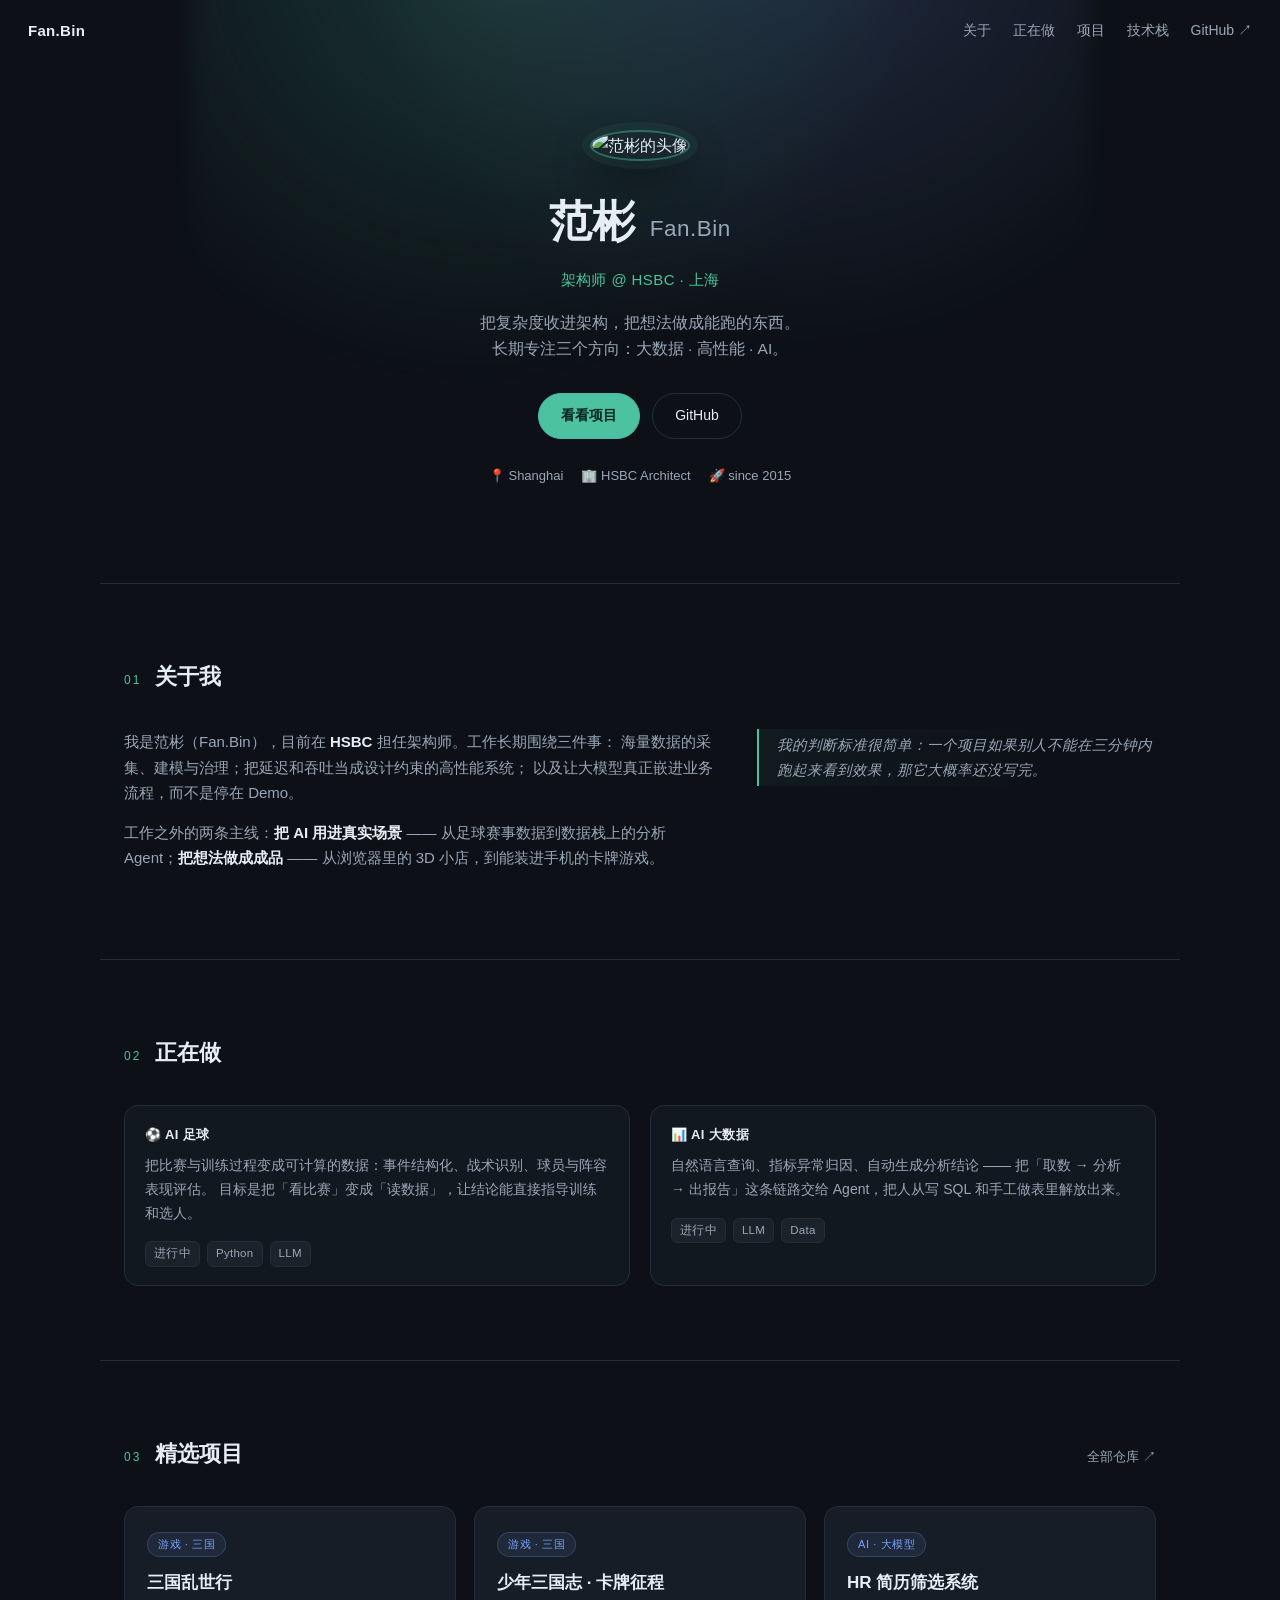
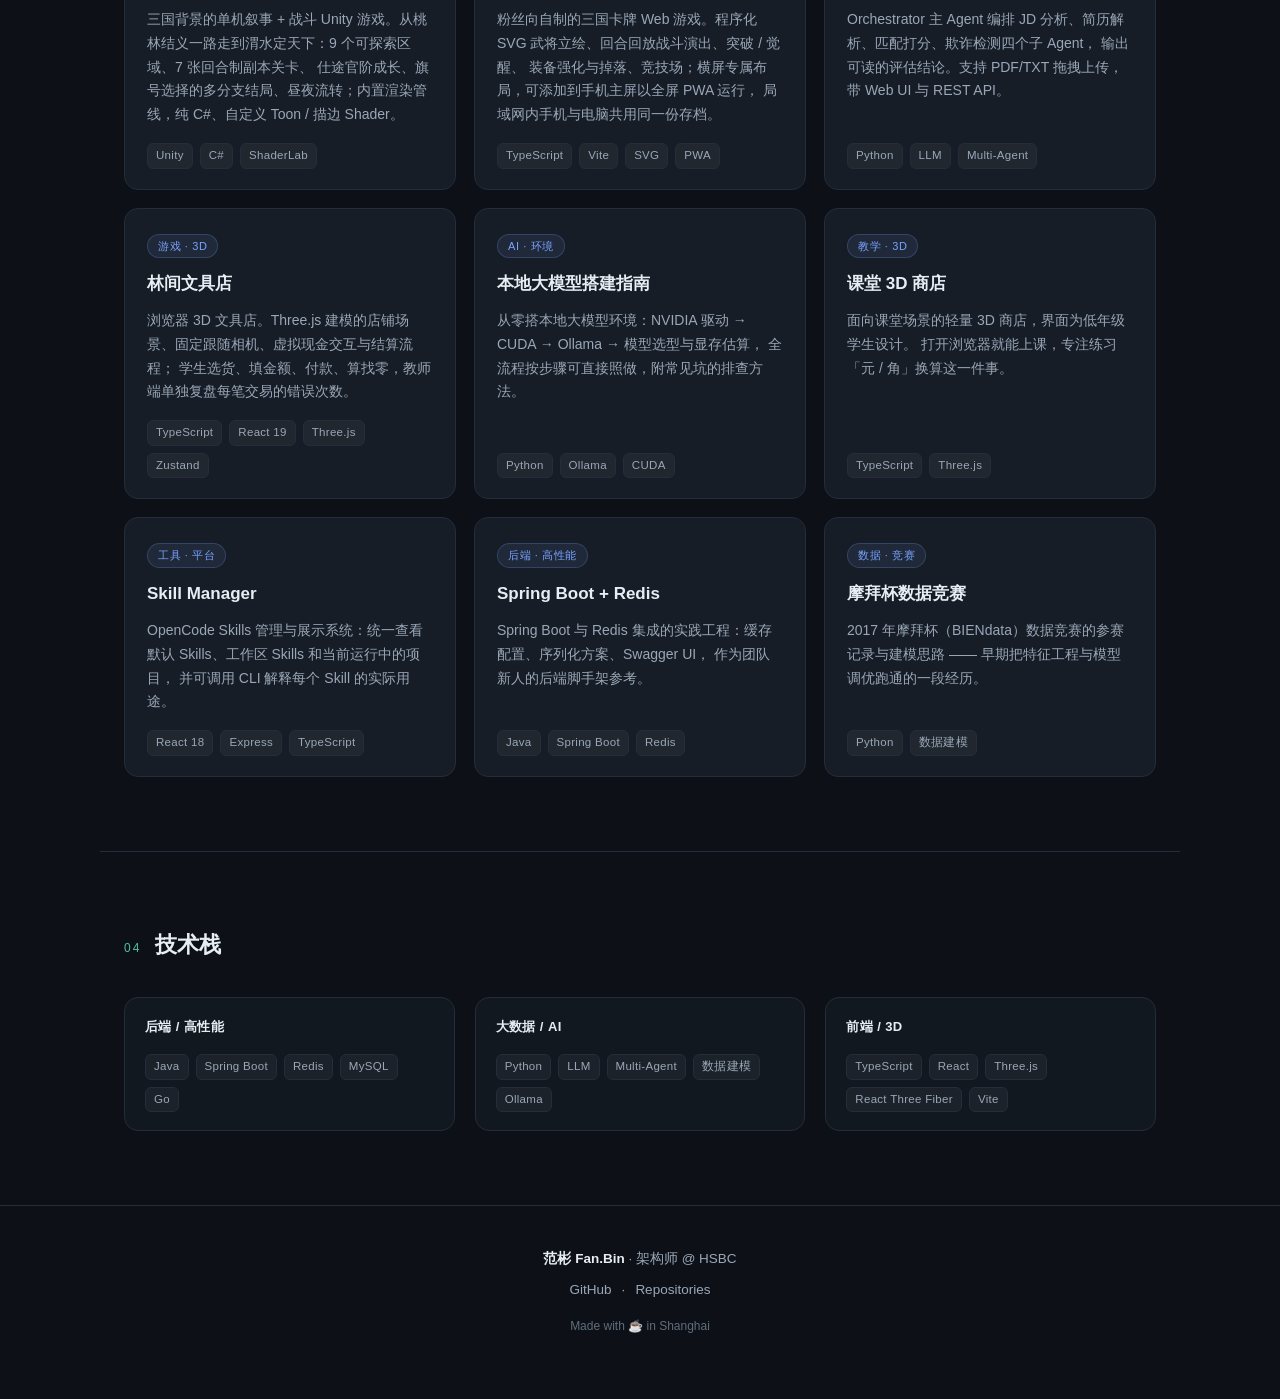
==== commit bcb7cb8d: "feat: add sanguo-luanxing, fix Chinese name to 范彬" ====
--- a/index.html
+++ b/index.html
@@ -56,7 +56,7 @@
     <div class="about-grid">
       <div>
         <p>
-          我是樊斌（Fan.Bin），目前在 <strong>HSBC</strong> 担任架构师。工作长期围绕三件事：
+          我是范彬（Fan.Bin），目前在 <strong>HSBC</strong> 担任架构师。工作长期围绕三件事：
           海量数据的采集、建模与治理；把延迟和吞吐当成设计约束的高性能系统；
           以及让大模型真正嵌进业务流程，而不是停在 Demo。
         </p>
@@ -105,6 +105,18 @@
     </div>
 
     <div class="cards">
+
+      <article class="card">
+        <div class="card-top">
+          <span class="card-badge">游戏 · 三国</span>
+          <h3><a href="https://github.com/BbrotherSEU/sanguo-luanxing" target="_blank" rel="noopener">三国乱世行</a></h3>
+        </div>
+        <p>
+          三国背景的单机叙事 + 战斗 Unity 游戏。从桃林结义一路走到渭水定天下：9 个可探索区域、7 张回合制副本关卡、
+          仕途官阶成长、旗号选择的多分支结局、昼夜流转；内置渲染管线，纯 C#、自定义 Toon / 描边 Shader。
+        </p>
+        <div class="tags"><span>Unity</span><span>C#</span><span>ShaderLab</span></div>
+      </article>
 
       <article class="card">
         <div class="card-top">
